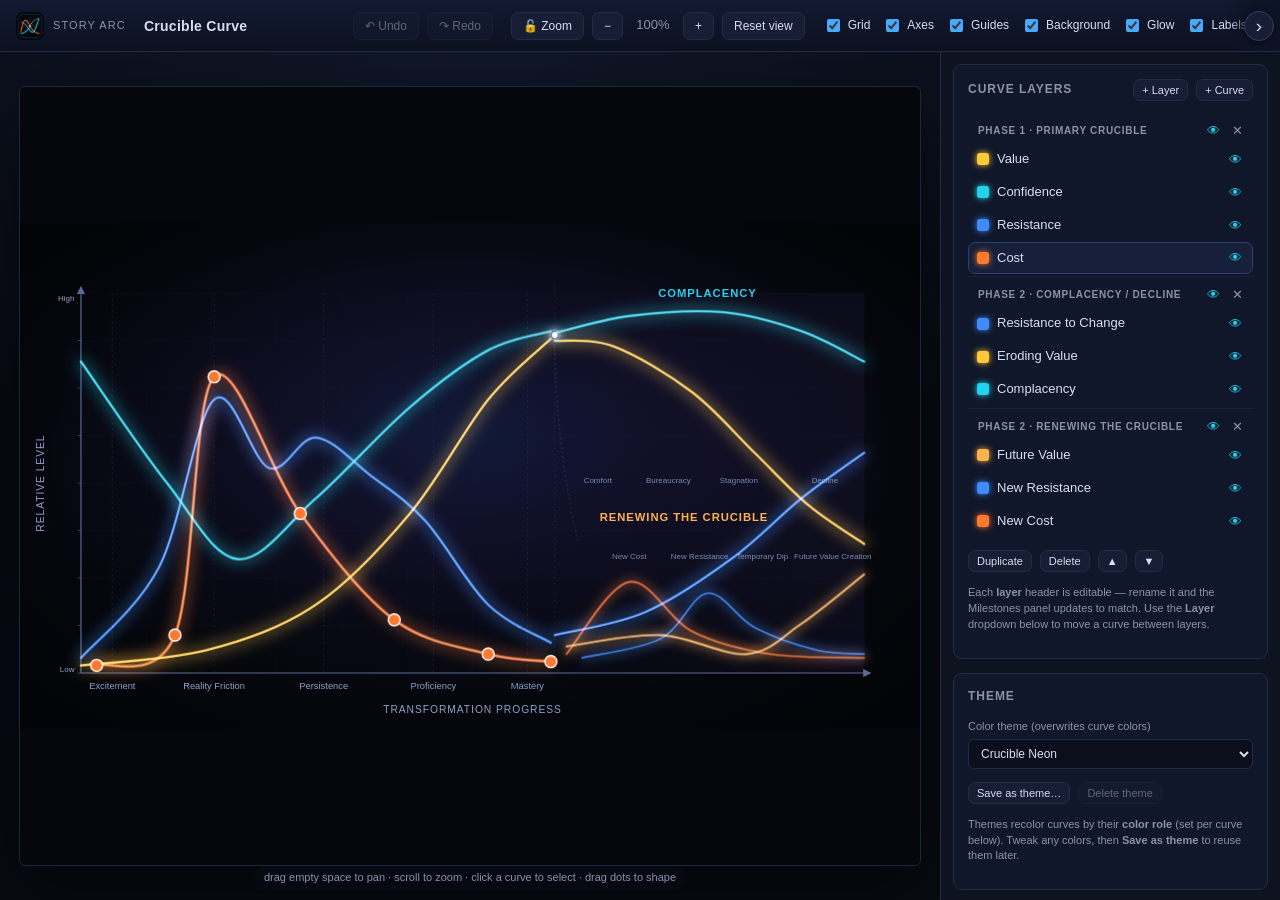
==== story-arc.html @ 908f0409 "Initial public release Story Arc — a dependency-free, SVG-first editor for composing cinematic narra" ====
<!DOCTYPE html>
<html lang="en">
<head>
<meta charset="utf-8" />
<meta name="viewport" content="width=device-width, initial-scale=1" />
<title>Story Arc</title>
<meta name="description" content="A local, SVG-first editor for composing cinematic, keynote-style narrative curves. Shape glowing Bézier curves, theme them light or dark, and export clean SVG or PNG." />
<meta name="theme-color" content="#05070d" />
<meta name="color-scheme" content="dark light" />
<!-- Social / link-preview cards. On deploy, set og:url + og:image to ABSOLUTE URLs for crawlers. -->
<meta property="og:type" content="website" />
<meta property="og:title" content="Story Arc" />
<meta property="og:description" content="Compose cinematic, keynote-style narrative curves — editable Bézier geometry, light/dark themes, clean SVG/PNG export." />
<meta property="og:image" content="assets/favicon-512.png" />
<meta name="twitter:card" content="summary" />
<meta name="twitter:title" content="Story Arc" />
<meta name="twitter:description" content="Compose cinematic, keynote-style narrative curves — editable Bézier geometry, light/dark themes, clean SVG/PNG export." />
<meta name="twitter:image" content="assets/favicon-512.png" />
<link rel="icon" type="image/png" sizes="32x32" href="assets/favicon-32.png" />
<link rel="icon" type="image/png" sizes="16x16" href="assets/favicon-16.png" />
<link rel="icon" type="image/png" sizes="192x192" href="assets/favicon-192.png" />
<link rel="apple-touch-icon" sizes="180x180" href="assets/apple-touch-icon.png" />
<link rel="manifest" href="assets/site.webmanifest" />
<link rel="stylesheet" href="styles.css" />
</head>
<body>
  <!-- ============ TOP TOOLBAR ============ -->
  <div id="toolbar-wrap">
  <header id="toolbar">
    <div class="brand">
      <img class="brand-mark" src="assets/favicon-192.png" alt="Story Arc icon" width="28" height="28" />
      <span class="brand-app">Story Arc</span>
      <input id="visual-name" class="visual-name" placeholder="Untitled visual"
             title="Name of this visual — shown here and saved with the scene JSON" />
    </div>

    <div class="toolbar-group">
      <button class="btn" data-action="undo" id="btn-undo" title="Undo (⌘Z / Ctrl+Z)" disabled>↶ Undo</button>
      <button class="btn" data-action="redo" id="btn-redo" title="Redo (⌘⇧Z / Ctrl+Y)" disabled>↷ Redo</button>
    </div>

    <div class="toolbar-group">
      <button class="btn" id="btn-zoomlock" data-action="toggle-zoomlock" title="Lock zoom so scroll/trackpad gestures don't zoom (L)">🔓</button>
      <button class="btn" data-action="zoom-out" title="Zoom out (−)">−</button>
      <span id="zoom-readout" class="readout">100%</span>
      <button class="btn" data-action="zoom-in" title="Zoom in (+)">+</button>
      <button class="btn" data-action="reset-view" title="Reset view (0)">Reset view</button>
    </div>

    <div class="toolbar-group toggles">
      <label class="chk" title="Show/hide the chart grid lines"><input type="checkbox" id="t-grid" checked /> Grid</label>
      <label class="chk" title="Show/hide the X and Y axes"><input type="checkbox" id="t-axes" checked /> Axes</label>
      <label class="chk" title="Show/hide milestone guide lines and labels"><input type="checkbox" id="t-guides" checked /> Guides</label>
      <label class="chk" title="Show/hide the dark background, ambient haze and vignette"><input type="checkbox" id="t-bg" checked /> Background</label>
      <label class="chk" title="Show/hide the soft neon glow pass on curves and labels"><input type="checkbox" id="t-glow" checked /> Glow</label>
      <label class="chk" title="Show/hide all per-curve word labels at once"><input type="checkbox" id="t-labels" checked /> Labels</label>
      <label class="chk" title="Magnetic snapping: weld an anchor onto another curve's anchor, or align to milestone x, the phase divider, other anchors, and grid lines"><input type="checkbox" id="t-snap" /> Snap</label>
      <label class="chk" title="Show only the selected curve (hide all others on the canvas)"><input type="checkbox" id="t-solo" /> Solo</label>
    </div>

    <div class="toolbar-group right">
      <button class="btn" data-action="save-scene" title="Save scene JSON">Save JSON</button>
      <button class="btn" data-action="load-scene" title="Load scene JSON">Load JSON</button>
      <button class="btn" data-action="reset-scene" title="Reload starter scene">Reset scene</button>
      <input type="file" id="file-input" accept="application/json,.json" hidden />
    </div>
  </header>
    <div class="tb-fade tb-fade-left">
      <button class="tb-scroll" data-scroll="-1" tabindex="-1" aria-label="Scroll toolbar left" title="Scroll toolbar left">‹</button>
    </div>
    <div class="tb-fade tb-fade-right">
      <button class="tb-scroll" data-scroll="1" tabindex="-1" aria-label="Scroll toolbar right" title="Scroll toolbar right">›</button>
    </div>
  </div>

  <div id="layout">
    <!-- ============ CANVAS ============ -->
    <main id="stage">
      <div id="canvas-wrap">
        <!-- SVG is built/managed by app.js -->
        <svg id="art" xmlns="http://www.w3.org/2000/svg"></svg>
      </div>
      <div id="hint">drag empty space to pan · scroll to zoom · click a curve to select · drag dots to shape</div>
    </main>

    <!-- ============ CONTROL PANEL ============ -->
    <aside id="panel">
      <!-- Layers -->
      <section class="card">
        <div class="card-head">
          <h2>Curve Layers</h2>
          <div class="row gap" style="margin:0">
            <button class="btn small" data-action="add-layer" title="Add a new layer (groups curves & milestones)">+ Layer</button>
            <button class="btn small" data-action="add-curve" title="Add a new curve to the selected curve's layer">+ Curve</button>
          </div>
        </div>
        <ul id="layer-list" class="layer-list"></ul>
        <div class="row gap">
          <button class="btn small" data-action="dup-curve" title="Duplicate the selected curve">Duplicate</button>
          <button class="btn small" data-action="del-curve" title="Delete the selected curve (Del / Backspace)">Delete</button>
          <button class="btn small" data-action="up-curve" title="Bring selected curve forward (up in draw order)">▲</button>
          <button class="btn small" data-action="down-curve" title="Send selected curve back (down in draw order)">▼</button>
        </div>
        <p class="muted tiny">Each <b>layer</b> header is editable — rename it and the Milestones panel updates to match. Use the <b>Layer</b> dropdown below to move a curve between layers.</p>
      </section>

      <!-- Theme -->
      <section class="card">
        <div class="card-head"><h2>Theme</h2></div>
        <label class="field" title="Switch the whole palette at once. Overwrites every curve color and the chart chrome (background, grid, axes, guides, labels).">
          <span>Color theme (overwrites curve colors)</span>
          <select id="theme-select" title="Switch the whole palette at once. Overwrites every curve color and the chart chrome."></select>
        </label>
        <div class="row gap">
          <button class="btn small" data-action="save-theme" title="Save the current colors as a reusable custom theme (stored in your browser)">Save as theme…</button>
          <button class="btn small" id="btn-del-theme" data-action="del-theme" title="Delete the selected custom theme (built-in themes can't be deleted)">Delete theme</button>
        </div>
        <p class="muted tiny">Themes recolor curves by their <b>color role</b> (set per curve below). Tweak any colors, then <b>Save as theme</b> to reuse them later.</p>
      </section>

      <!-- Visual Title -->
      <section class="card">
        <div class="card-head">
          <h2>Visual Title</h2>
          <label class="chk" title="Show the visual's name as a title on the chart"><input type="checkbox" id="vt-show" /> Show</label>
        </div>
        <div id="vt-controls">
          <div class="row">
            <label class="field grow" title="Title text color">
              <span>Color</span>
              <input type="color" id="vt-color" title="Title text color" />
            </label>
            <label class="field" title="Title font size (artboard px)">
              <span>Size</span>
              <input type="number" id="vt-size" min="8" max="240" step="1" title="Title font size (artboard px)" />
            </label>
          </div>
          <div class="row gap">
            <label class="chk" title="Soft glow behind the title"><input type="checkbox" id="vt-glow" /> Glow</label>
            <label class="chk" title="Bold weight"><input type="checkbox" id="vt-bold" /> Bold</label>
          </div>
          <p class="muted tiny">The title text is the <b>visual name</b> (top-left). Drag it on the canvas to position it — it obeys Snap and exports with the chart.</p>
        </div>
      </section>

      <!-- Selected curve properties -->
      <section class="card" id="props-card">
        <div class="card-head"><h2>Selected Curve</h2></div>
        <div id="props-empty" class="muted">No curve selected.</div>
        <div id="props" hidden>
          <label class="field" title="Curve display name, shown in the layers list">
            <span>Name</span>
            <input type="text" id="p-name" title="Curve display name, shown in the layers list" />
          </label>
          <div class="row">
            <label class="field grow" title="Curve stroke color. Note: applying a theme overwrites this — Save as theme to keep custom colors.">
              <span>Stroke color</span>
              <input type="color" id="p-color" title="Curve stroke color (overwritten when you apply a theme)" />
            </label>
            <label class="field" title="Curve opacity, 0 (transparent) to 1 (solid)">
              <span>Opacity</span>
              <input type="range" id="p-opacity" min="0" max="1" step="0.01" title="Curve opacity, 0–1" />
            </label>
          </div>
          <div class="row">
            <label class="field grow" title="Thickness of the curve's main stroke">
              <span>Stroke width <em id="p-width-val"></em></span>
              <input type="range" id="p-width" min="0.5" max="14" step="0.5" title="Thickness of the curve's main stroke" />
            </label>
            <label class="field grow" title="Glow blur radius behind the curve (0 = no glow)">
              <span>Glow <em id="p-glow-val"></em></span>
              <input type="range" id="p-glow" min="0" max="40" step="1" title="Glow blur radius behind the curve (0 = no glow)" />
            </label>
          </div>
          <div class="row">
            <label class="field grow" title="How the curve blends with layers beneath it. 'screen' gives the additive neon look.">
              <span>Blend mode</span>
              <select id="p-blend" title="How the curve blends with layers beneath. 'screen' = additive neon glow.">
                <option value="normal">normal</option>
                <option value="screen">screen</option>
                <option value="lighten">lighten</option>
                <option value="plus-lighter">plus-lighter</option>
                <option value="overlay">overlay</option>
              </select>
            </label>
            <label class="field grow" title="spline = control handles auto-derived from anchors (drag anchors only); bezier = drag each handle manually">
              <span>Smoothing</span>
              <select id="p-smoothing" title="spline = handles auto-derived from anchors; bezier = drag handles manually">
                <option value="spline">spline (auto handles)</option>
                <option value="bezier">bezier (manual handles)</option>
              </select>
            </label>
          </div>
          <div class="row gap">
            <label class="chk" title="Add a thin bright inner stroke over the curve for extra punch"><input type="checkbox" id="p-highlight" /> Highlight pass</label>
            <label class="chk" title="Keep each anchor's two Bézier handles symmetric (bezier mode)"><input type="checkbox" id="p-mirror" /> Mirror handles</label>
          </div>
          <div class="row">
            <label class="field grow" title="Which layer this curve belongs to; groups it in the layers list (and milestones use the same layers)">
              <span>Layer</span>
              <select id="p-group" title="Which layer this curve belongs to">
                <option value="primary">Phase 1 · Primary Crucible</option>
                <option value="decline">Phase 2 · Complacency / Decline</option>
                <option value="renewal">Phase 2 · Renewing the Crucible</option>
              </select>
            </label>
            <label class="field grow" title="Which theme color slot this curve uses. Curves sharing a role stay matched across themes (e.g. Cost & New Cost).">
              <span>Color role</span>
              <select id="p-role" title="Theme color slot; curves sharing a role stay matched across themes">
                <option value="cost">Cost (orange)</option>
                <option value="resistance">Resistance (blue)</option>
                <option value="confidence">Confidence (cyan)</option>
                <option value="value">Value (gold)</option>
                <option value="accent">Accent (violet)</option>
              </select>
            </label>
          </div>
          <div class="row gap">
            <button class="btn small" data-action="add-anchor" title="Add an anchor point at the curve's longest gap">+ Anchor</button>
            <button class="btn small" data-action="del-anchor" title="Remove the curve's last anchor point">− Anchor</button>
            <span class="muted" id="anchor-readout"></span>
          </div>
          <div class="field" title="Regenerate this curve's Bézier handles with a preset 'feel'">
            <span>Easing preset (regenerates handles)</span>
            <select id="p-easing" title="Regenerate Bézier handles with a preset feel">
              <option value="">— choose —</option>
              <option value="linear">linear</option>
              <option value="smooth">smooth</option>
              <option value="easeInOut">ease in-out</option>
              <option value="dramatic">dramatic</option>
            </select>
          </div>

          <div class="sub-head">
            <span>Labels</span>
            <button class="btn small" data-action="add-label" title="Add a text label on this curve (styled in the curve's color)">+ Word</button>
          </div>
          <ul id="label-list" class="label-list"></ul>
          <p class="muted tiny">Labels use the curve's color &amp; glow. Drag the square handle on the canvas to reposition.</p>
        </div>
      </section>

      <!-- Branch -->
      <section class="card" id="branch-card">
        <div class="card-head">
          <h2>Branch</h2>
          <label class="chk" title="Turn the whole Branch feature on or off"><input type="checkbox" id="r-enabled" checked /> Enabled</label>
        </div>
        <div id="branch-controls">
          <div class="row gap">
            <label class="chk" title="Show the dashed line marking where one layer hands off to the next"><input type="checkbox" id="r-divider" checked /> Divider</label>
            <label class="chk" title="Tint the area past the split so the second act reads distinctly"><input type="checkbox" id="r-tint" checked /> Tint</label>
            <label class="chk" title="Show the glowing fork node at the handoff point"><input type="checkbox" id="r-branch" checked /> Node</label>
          </div>
          <div class="row">
            <label class="field" title="Normalized x (0–1) of the handoff; positions the divider and branch node"><span>Split x</span><input type="number" id="r-branchx" min="0" max="1" step="0.01" title="Normalized x (0–1) of the split / divider" /></label>
            <label class="field" title="Normalized height (0–1) of the branch node"><span>Node y</span><input type="number" id="r-branchy" min="0" max="1" step="0.01" title="Normalized height (0–1) of the branch node" /></label>
          </div>
        </div>
        <p class="muted tiny" id="branch-note">A branch marks a handoff where the story forks into separate tracks — the node, divider and tint highlight where one layer gives way to the next. Needs at least two layers; with a single layer it's off and curves span the whole canvas.</p>
      </section>

      <!-- Milestones -->
      <section class="card">
        <div class="card-head">
          <h2>Milestones</h2>
          <button class="btn small" data-action="add-milestone" title="Add a milestone marker on the x-axis">+ Add</button>
        </div>
        <ul id="milestone-list" class="milestone-list"></ul>
      </section>

      <!-- Export -->
      <section class="card">
        <div class="card-head"><h2>Export</h2></div>
        <div class="export-grid">
          <button class="btn export" data-action="export-svg-clean" title="Export curves + labels only, transparent (no grid/axes/background)">SVG · clean</button>
          <button class="btn export" data-action="export-svg-pres" title="Export the full styled slide (background, grid, axes, guides, glow) as SVG">SVG · presentation</button>
          <button class="btn export" data-action="export-png-trans" title="Export curves + labels only as a transparent PNG (needs a local server, not file://)">PNG · transparent</button>
          <button class="btn export" data-action="export-png-full" title="Export the full dark slide as a PNG (needs a local server, not file://)">PNG · full slide</button>
        </div>
        <label class="field" title="PNG output resolution = artboard size × this multiplier (2× of 1920×1080 = 3840×2160)">
          <span>PNG scale <em id="png-scale-val">2×</em></span>
          <input type="range" id="png-scale" min="1" max="4" step="1" value="2" title="PNG resolution multiplier (artboard size × this)" />
        </label>
      </section>

      <!-- Axes & Scale -->
      <section class="card">
        <div class="card-head">
          <h2>Axes &amp; Scale</h2>
          <label class="chk" title="Show Y-axis tick marks and the Low/High scale labels"><input type="checkbox" id="ax-ticks" checked /> Ticks</label>
        </div>
        <label class="field" title="X-axis title (the horizontal axis)">
          <span>X-axis title</span>
          <input type="text" id="ax-x" title="X-axis title" />
        </label>
        <label class="field" title="Y-axis title (the vertical axis)">
          <span>Y-axis title</span>
          <input type="text" id="ax-y" title="Y-axis title" />
        </label>
        <div class="row">
          <label class="field grow" title="Label at the bottom of the Y axis (the low end of the scale)">
            <span>Y low label</span>
            <input type="text" id="ax-ylow" title="Bottom-of-axis scale label" />
          </label>
          <label class="field grow" title="Label at the top of the Y axis (the high end of the scale)">
            <span>Y high label</span>
            <input type="text" id="ax-yhigh" title="Top-of-axis scale label" />
          </label>
        </div>
        <p class="muted tiny">The Y axis is a relative 0–1 scale; the Low/High labels (and ticks) tell readers what the height means.</p>
      </section>

      <section class="card">
        <div class="card-head"><h2>Artboard</h2></div>
        <div class="row">
          <label class="field" title="Artboard width in pixels (default 1920). Changing it rebuilds the view."><span>Width</span><input type="number" id="ab-w" title="Artboard width in pixels (default 1920)" /></label>
          <label class="field" title="Artboard height in pixels (default 1080). Changing it rebuilds the view."><span>Height</span><input type="number" id="ab-h" title="Artboard height in pixels (default 1080)" /></label>
        </div>
        <p class="muted tiny">Edit <code>DEFAULT_SCENE</code> / <code>scene-default.json</code> for permanent defaults. See README.</p>
      </section>
    </aside>
  </div>

  <div id="mobile-note">↻ Story Arc is built for a larger screen — best on desktop. Editing works on touch, but the layout is cramped here.</div>

  <script src="app.js"></script>
</body>
</html>
---- styles.css ----
/* ============================================================
   Story Arc — UI styling
   The editor chrome (toolbar/panel) is intentionally separate
   from the artboard aesthetic, which is driven by SVG itself.
   ============================================================ */

:root {
  --bg:        #0a0d16;
  --bg-2:      #0e1320;
  --panel:     #11172a;
  --panel-2:   #161d34;
  --line:      #232c47;
  --text:      #d6deef;
  --text-dim:  #8a93ad;
  --accent:    #4aa8ff;
  --accent-2:  #22d3ee;
  --danger:    #ff6b5e;
  --radius:    9px;
}

* { box-sizing: border-box; }

html, body {
  margin: 0;
  height: 100%;
  background: var(--bg);
  color: var(--text);
  font: 13px/1.45 -apple-system, BlinkMacSystemFont, "Segoe UI", Roboto, Helvetica, Arial, sans-serif;
  overflow: hidden;
}

/* ---------- Toolbar ---------- */
#toolbar-wrap { position: relative; }
#toolbar {
  display: flex;
  align-items: center;
  gap: 18px;
  height: 52px;
  padding: 0 16px;
  background: linear-gradient(180deg, #121931, #0c1120);
  border-bottom: 1px solid var(--line);
  flex-wrap: nowrap;
  overflow-x: auto;
  scrollbar-width: none;            /* hide the scrollbar; the fades convey scrollability */
}
#toolbar::-webkit-scrollbar { height: 0; }

/* Edge fade + scroll BUTTON: shown only when there's more to scroll that way. */
.tb-fade {
  position: absolute; top: 0; bottom: 1px; width: 52px;
  display: flex; align-items: center;
  pointer-events: none;            /* the gradient never blocks clicks… */
  opacity: 0; visibility: hidden; transition: opacity .15s ease;
  z-index: 5;
}
.tb-fade-left  { left: 0;  justify-content: flex-start; padding-left: 6px;  background: linear-gradient(90deg,  #0e1428 45%, rgba(14,20,40,0)); }
.tb-fade-right { right: 0; justify-content: flex-end;   padding-right: 6px; background: linear-gradient(270deg, #0e1428 45%, rgba(14,20,40,0)); }
#toolbar-wrap.can-left  .tb-fade-left  { opacity: 1; visibility: visible; }
#toolbar-wrap.can-right .tb-fade-right { opacity: 1; visibility: visible; }

.tb-scroll {
  pointer-events: auto;            /* …but the small round button is clickable */
  width: 30px; height: 30px;
  display: flex; align-items: center; justify-content: center;
  border-radius: 50%;
  border: 1px solid #33406a;
  background: var(--panel-2);
  color: var(--text);
  font-size: 19px; line-height: 1; padding-bottom: 2px;
  cursor: pointer;
  box-shadow: 0 2px 10px rgba(0,0,0,.5);
  transition: background .12s, border-color .12s, transform .08s;
}
.tb-scroll:hover { background: var(--accent); border-color: var(--accent); color: #fff; }
.tb-scroll:active { transform: scale(.92); }
.brand { display: flex; align-items: center; gap: 9px; white-space: nowrap; }
.brand-mark { width: 28px; height: 28px; border-radius: 7px; display: block; flex: 0 0 auto; }
.brand-app { color: var(--text-dim); font-size: 11px; text-transform: uppercase; letter-spacing: .1em; }
.visual-name {
  background: transparent;
  border: 1px solid transparent;
  border-radius: 6px;
  color: var(--text);
  font-weight: 700;
  font-size: 14px;
  letter-spacing: .02em;
  padding: 4px 8px;
  width: 200px;
  transition: border-color .12s, background .12s;
}
.visual-name::placeholder { color: var(--text-dim); font-weight: 400; font-style: italic; }
.visual-name:hover { border-color: var(--line); }
.visual-name:focus { outline: none; border-color: var(--accent); background: #0b0f1c; }

.btn.active { background: #233a5e; border-color: var(--accent); color: #cfe3ff; }
/* zoom-lock: clearly different when LOCKED (amber) vs free (neutral) */
.btn.zoomlocked { background: #5a3d0a; border-color: #d99a1c; color: #ffd680; font-weight: 700; }
.btn.zoomlocked:hover { background: #6b4a0e; border-color: #ffb52e; }

.toolbar-group { display: flex; align-items: center; gap: 8px; white-space: nowrap; }
.toolbar-group.right { margin-left: auto; }
.toggles { gap: 12px; }
.readout { min-width: 44px; text-align: center; color: var(--text-dim); }

/* ---------- Layout ---------- */
#layout { display: flex; height: calc(100% - 52px); }
#stage {
  position: relative;
  flex: 1 1 auto;
  min-width: 0;
  display: flex;
  align-items: center;
  justify-content: center;
  background:
    radial-gradient(1200px 600px at 50% 0%, #11182b 0%, #080b13 70%);
  overflow: hidden;
}
#canvas-wrap {
  width: 96%;
  height: 92%;
  display: flex;
  align-items: center;
  justify-content: center;
}
#art {
  width: 100%;
  height: 100%;
  border: 1px solid #1d2640;
  border-radius: 6px;
  box-shadow: 0 24px 80px rgba(0,0,0,.6);
  cursor: grab;
  touch-action: none;
  background: #05070d;
}
#art.panning { cursor: grabbing; }
#hint {
  position: absolute;
  bottom: 10px; left: 50%; transform: translateX(-50%);
  color: var(--text-dim);
  font-size: 11px;
  background: rgba(8,11,20,.7);
  padding: 4px 10px;
  border-radius: 20px;
  pointer-events: none;
}

/* ---------- Panel ---------- */
#panel {
  width: 340px;
  flex: 0 0 340px;
  background: var(--bg-2);
  border-left: 1px solid var(--line);
  padding: 12px;
  overflow-y: auto;
}
.card {
  background: var(--panel);
  border: 1px solid var(--line);
  border-radius: var(--radius);
  padding: 14px;
  margin-bottom: 14px;
}
.card-head { display: flex; align-items: center; justify-content: space-between; margin-bottom: 12px; gap: 8px; }
.card h2 { font-size: 12px; text-transform: uppercase; letter-spacing: .08em; color: var(--text-dim); margin: 0; }
/* Consistent vertical rhythm: put a gap BETWEEN successive control groups
   (rows, fields, lists, notes) inside each card / sub-section, but not before
   the first one. This keeps it obvious what belongs to what. */
.card > * + *,
#props > * + *,
#branch-controls > * + *,
#vt-controls > * + * { margin-top: 13px; }

/* ---------- Controls ---------- */
.btn {
  background: var(--panel-2);
  color: var(--text);
  border: 1px solid var(--line);
  border-radius: 7px;
  padding: 6px 11px;
  font-size: 12px;
  cursor: pointer;
  transition: background .12s, border-color .12s;
}
.btn:hover { background: #1d2742; border-color: #33406a; }
.btn:active { transform: translateY(1px); }
.btn:disabled { opacity: .4; cursor: default; pointer-events: none; }
.btn.small { padding: 4px 8px; font-size: 11px; }
.btn.export { width: 100%; }

.row { display: flex; gap: 10px; align-items: flex-end; }
.row.gap { gap: 8px; align-items: center; flex-wrap: wrap; }
.grow { flex: 1 1 auto; }

/* fields inside a row don't add their own vertical margin (the row owns spacing) */
.field { display: flex; flex-direction: column; gap: 4px; flex: 1 1 auto; min-width: 0; }
.field > span { font-size: 11px; color: var(--text-dim); white-space: nowrap; overflow: hidden; text-overflow: ellipsis; }
.field em { color: var(--accent-2); font-style: normal; }
.field input[type="text"], .field input[type="number"], .field select {
  background: #0b0f1c;
  border: 1px solid var(--line);
  border-radius: 6px;
  color: var(--text);
  padding: 6px 8px;
  font-size: 12px;
  width: 100%;
  min-width: 0;
  box-sizing: border-box;
}
.field input[type="color"] { width: 100%; height: 30px; padding: 2px; background: #0b0f1c; border: 1px solid var(--line); border-radius: 6px; }
input[type="range"] { width: 100%; accent-color: var(--accent); }

.chk { display: flex; align-items: center; gap: 5px; font-size: 12px; color: var(--text); cursor: pointer; white-space: nowrap; }
.chk input { accent-color: var(--accent); }

.muted { color: var(--text-dim); }
.tiny { font-size: 11px; }
.muted code { background: #0b0f1c; padding: 1px 5px; border-radius: 4px; color: var(--accent-2); }

/* ---------- Layer list ---------- */
.layer-list, .milestone-list { list-style: none; margin: 0; padding: 0; }
.layer-item {
  display: flex;
  align-items: center;
  gap: 8px;
  padding: 6px 8px;
  border: 1px solid transparent;
  border-radius: 7px;
  cursor: pointer;
}
.layer-item:hover { background: var(--panel-2); }
.layer-item.selected { background: #16203a; border-color: #2f3f6b; }
.layer-swatch { width: 12px; height: 12px; border-radius: 3px; flex: 0 0 auto; box-shadow: 0 0 6px currentColor; }
.layer-name { flex: 1 1 auto; overflow: hidden; text-overflow: ellipsis; white-space: nowrap; }
.layer-vis { background: none; border: none; color: var(--text-dim); cursor: pointer; font-size: 13px; padding: 0 2px; }
.layer-vis.on { color: var(--accent-2); }

.layer-group-head, .ms-group-head {
  display: flex; align-items: center; justify-content: space-between; gap: 4px;
  font-size: 10px; text-transform: uppercase; letter-spacing: .07em;
  color: var(--text-dim);
  padding: 9px 4px 4px;
  border-top: 1px solid #1a2238;
  margin-top: 2px;
}
.layer-group-head:first-child, .ms-group-head:first-child { border-top: none; margin-top: 0; }

/* editable layer name in the header */
.layer-name-input {
  flex: 1 1 auto; min-width: 0;
  background: transparent; border: 1px solid transparent; border-radius: 5px;
  color: var(--text-dim);
  font-size: 10px; text-transform: uppercase; letter-spacing: .07em; font-weight: 700;
  padding: 2px 5px;
}
.layer-name-input:hover { border-color: var(--line); }
.layer-name-input:focus { outline: none; border-color: var(--accent); background: #0b0f1c; color: var(--text); text-transform: none; letter-spacing: 0; }

/* ---------- Milestone list (single compact line) ---------- */
.ms-item { display: flex; align-items: center; gap: 4px; padding: 5px 0; border-bottom: 1px solid #161d31; }
.ms-item:last-child { border-bottom: none; }
.ms-item input[type="text"] { flex: 1 1 auto; background: #0b0f1c; border: 1px solid var(--line); border-radius: 5px; color: var(--text); padding: 4px 6px; font-size: 12px; min-width: 0; }
.ms-item input[type="number"] { width: 44px; flex: 0 0 auto; background: #0b0f1c; border: 1px solid var(--line); border-radius: 5px; color: var(--text); padding: 4px 3px; font-size: 11px; }
.ms-item .layer-vis { flex: 0 0 auto; font-size: 12px; }
.ms-del { background: none; border: none; color: var(--text-dim); cursor: pointer; }
.ms-del:hover { color: var(--danger); }

.export-grid { display: grid; grid-template-columns: 1fr 1fr; gap: 8px; margin-bottom: 10px; }

/* ---------- per-curve labels ---------- */
.sub-head {
  display: flex; align-items: center; justify-content: space-between;
  margin: 12px 0 6px;
  font-size: 11px; text-transform: uppercase; letter-spacing: .06em; color: var(--text-dim);
  border-top: 1px solid #1a2238; padding-top: 10px;
}
.label-list { list-style: none; margin: 0; padding: 0; }
.label-item { padding: 6px 0; border-bottom: 1px solid #161d31; }
.label-item:last-child { border-bottom: none; }
.label-row { display: flex; align-items: center; gap: 6px; margin-top: 4px; }
.label-row input[type="text"] { flex: 1 1 auto; min-width: 0; background: #0b0f1c; border: 1px solid var(--line); border-radius: 5px; color: var(--text); padding: 5px 7px; font-size: 12px; }
.label-row input[type="number"] { width: 50px; flex: 0 0 auto; background: #0b0f1c; border: 1px solid var(--line); border-radius: 5px; color: var(--text); padding: 4px 4px; font-size: 11px; }
.label-row .chk { font-size: 11px; }

/* invisible milestone-label grab box: shows a faint outline on hover */
#overlay rect.ov-mslabel { stroke: transparent; }
#overlay rect.ov-mslabel:hover { stroke: #9fb4e8; stroke-width: 1.4px; stroke-dasharray: 4 3; }

/* ---------- file:// environment notice ---------- */
#env-notice {
  position: fixed;
  left: 50%; bottom: 16px; transform: translateX(-50%);
  max-width: 760px;
  display: flex; align-items: center; gap: 10px; flex-wrap: wrap;
  background: #2a2410;
  border: 1px solid #6b5a1e;
  color: #ffe6a8;
  padding: 9px 14px;
  border-radius: 9px;
  font-size: 12px;
  box-shadow: 0 10px 40px rgba(0,0,0,.5);
  z-index: 1000;
}
#env-notice code { background: rgba(0,0,0,.35); padding: 1px 5px; border-radius: 4px; color: #ffd27a; }
#env-notice button {
  margin-left: auto;
  background: #6b5a1e; color: #fff; border: none;
  border-radius: 6px; padding: 4px 10px; cursor: pointer; font-size: 11px;
}
#env-notice button:hover { background: #84711f; }

/* ---------- Mobile note + responsive stacking ---------- */
#mobile-note {
  display: none;
  position: fixed; left: 8px; right: 8px; bottom: 8px;
  background: #1c2238; border: 1px solid var(--line); color: var(--text-dim);
  font-size: 12px; line-height: 1.35; padding: 8px 12px; border-radius: 8px;
  box-shadow: 0 8px 30px rgba(0,0,0,.5); z-index: 1000;
}

/* On narrow screens the fixed two-pane layout doesn't fit; stack it and let the
   page scroll so the tool stays usable (touch dragging works via Pointer Events). */
@media (max-width: 820px) {
  html, body { overflow: auto; height: auto; }
  #layout { flex-direction: column; height: auto; }
  #stage { flex: none; min-height: 56vh; }
  #canvas-wrap { width: 100%; height: 100%; padding: 8px; }
  #panel { width: auto; flex-basis: auto; border-left: none; border-top: 1px solid var(--line); }
  #mobile-note { display: block; }
  #hint { display: none; }
}
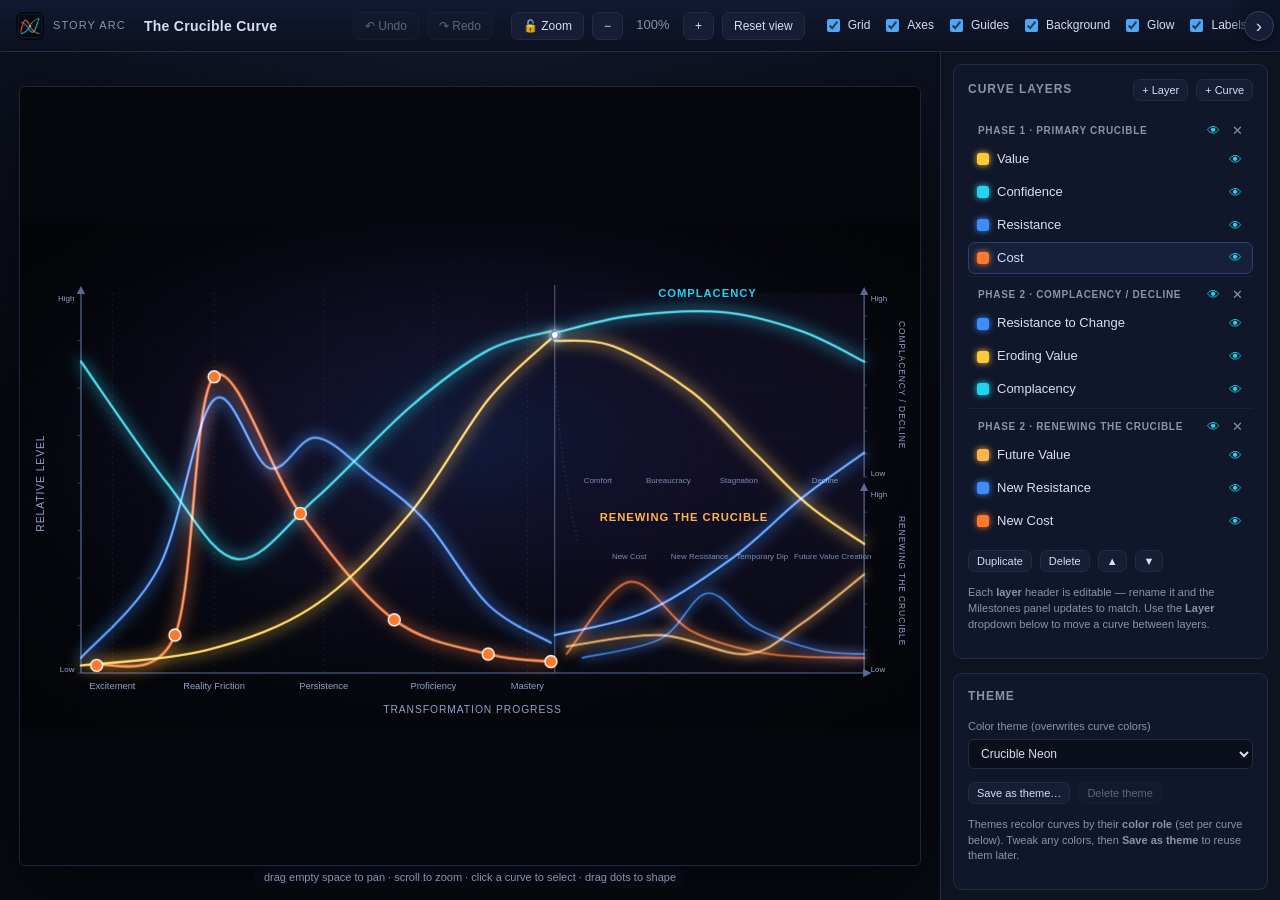
==== commit 931bf673: "QOL editing: in-place text edit, Esc deselect, layer/milestone moves, band titles - Double-click any" ====
--- a/story-arc.html
+++ b/story-arc.html
@@ -256,6 +256,7 @@
             <label class="field" title="Normalized x (0–1) of the handoff; positions the divider and branch node"><span>Split x</span><input type="number" id="r-branchx" min="0" max="1" step="0.01" title="Normalized x (0–1) of the split / divider" /></label>
             <label class="field" title="Normalized height (0–1) of the branch node"><span>Node y</span><input type="number" id="r-branchy" min="0" max="1" step="0.01" title="Normalized height (0–1) of the branch node" /></label>
           </div>
+          <div id="band-axis-controls" class="band-axis-controls"></div>
         </div>
         <p class="muted tiny" id="branch-note">A branch marks a handoff where the story forks into separate tracks — the node, divider and tint highlight where one layer gives way to the next. Needs at least two layers; with a single layer it's off and curves span the whole canvas.</p>
       </section>
--- a/styles.css
+++ b/styles.css
@@ -256,13 +256,32 @@
 .layer-name-input:focus { outline: none; border-color: var(--accent); background: #0b0f1c; color: var(--text); text-transform: none; letter-spacing: 0; }
 
 /* ---------- Milestone list (single compact line) ---------- */
-.ms-item { display: flex; align-items: center; gap: 4px; padding: 5px 0; border-bottom: 1px solid #161d31; }
+.ms-item { display: flex; align-items: center; flex-wrap: wrap; gap: 4px; padding: 5px 0; border-bottom: 1px solid #161d31; }
 .ms-item:last-child { border-bottom: none; }
-.ms-item input[type="text"] { flex: 1 1 auto; background: #0b0f1c; border: 1px solid var(--line); border-radius: 5px; color: var(--text); padding: 4px 6px; font-size: 12px; min-width: 0; }
+.ms-item input[type="text"] { flex: 1 1 90px; background: #0b0f1c; border: 1px solid var(--line); border-radius: 5px; color: var(--text); padding: 4px 6px; font-size: 12px; min-width: 0; }
 .ms-item input[type="number"] { width: 44px; flex: 0 0 auto; background: #0b0f1c; border: 1px solid var(--line); border-radius: 5px; color: var(--text); padding: 4px 3px; font-size: 11px; }
 .ms-item .layer-vis { flex: 0 0 auto; font-size: 12px; }
+.ms-group { flex: 0 1 auto; max-width: 112px; background: #0b0f1c; border: 1px solid var(--line); border-radius: 5px; color: var(--text); padding: 3px 4px; font-size: 11px; }
+.ms-move { flex: 0 0 auto; background: none; border: none; color: var(--text-dim); cursor: pointer; font-size: 11px; padding: 0 1px; }
+.ms-move:hover { color: var(--accent-2); }
 .ms-del { background: none; border: none; color: var(--text-dim); cursor: pointer; }
 .ms-del:hover { color: var(--danger); }
+
+/* Phase-2 layer band axis-title controls (Branch panel) */
+.band-axis-controls { margin-top: 10px; display: flex; flex-direction: column; gap: 5px; }
+.band-axis-controls .field-label { font-size: 11px; text-transform: uppercase; letter-spacing: .06em; color: var(--text-dim); }
+.band-axis-row { display: flex; align-items: center; gap: 6px; }
+.band-axis-row input[type="text"] { flex: 1 1 auto; min-width: 0; background: #0b0f1c; border: 1px solid var(--line); border-radius: 5px; color: var(--text); padding: 4px 6px; font-size: 12px; }
+
+/* In-place on-canvas text editor (double-click a label / milestone / title) */
+.canvas-text-edit {
+  position: fixed; z-index: 9999; box-sizing: border-box;
+  background: #0b0f1c; color: #fff;
+  border: 1.5px solid var(--accent); border-radius: 5px;
+  padding: 2px 6px; font-size: 14px; font-family: Helvetica, Arial, sans-serif;
+  text-align: center; box-shadow: 0 4px 18px rgba(0,0,0,.5);
+}
+.canvas-text-edit:focus { outline: none; }
 
 .export-grid { display: grid; grid-template-columns: 1fr 1fr; gap: 8px; margin-bottom: 10px; }
 
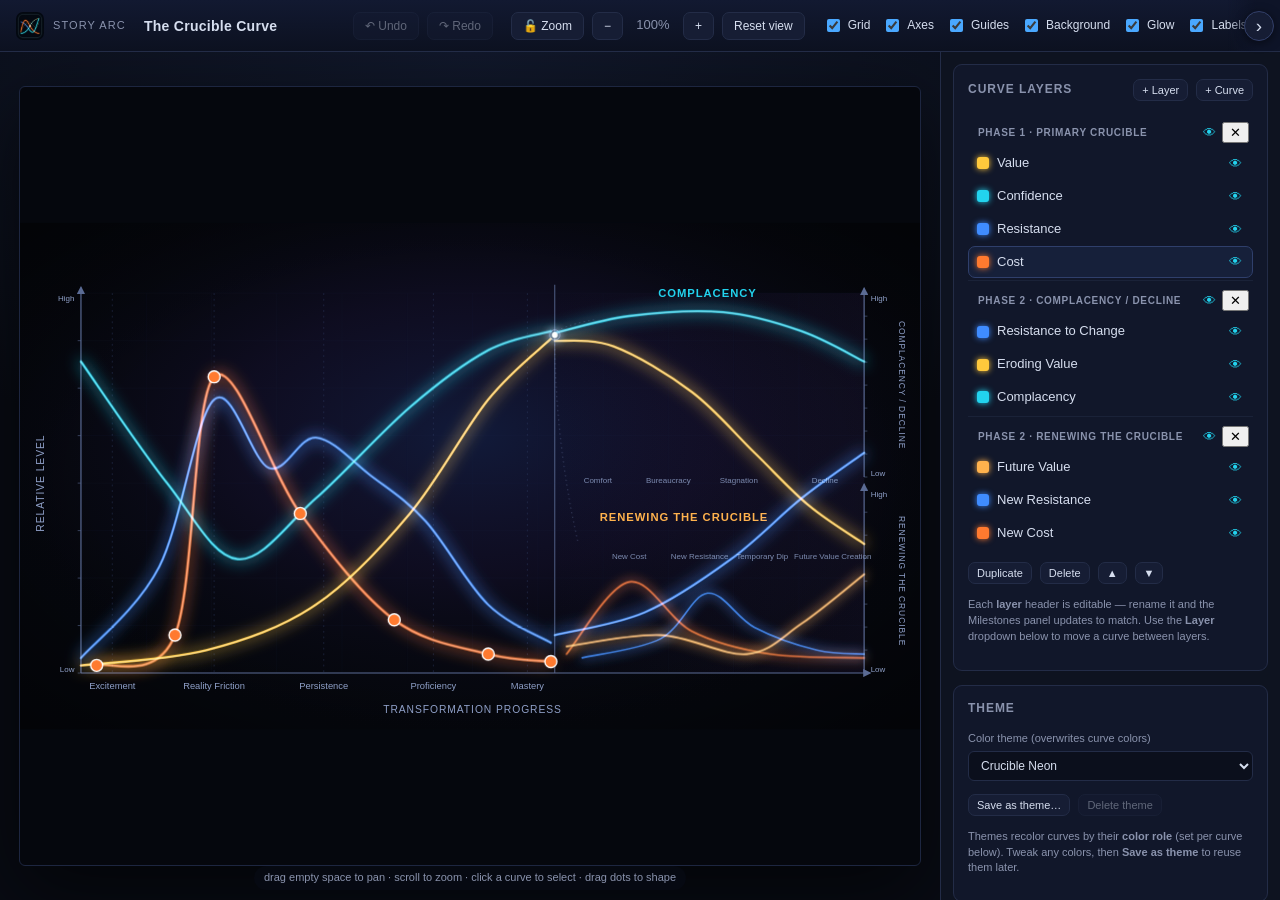
==== commit ac66362a: "Simplify Milestones panel to match Curve Layers UX Replace the cluttered two-line milestone rows (pe" ====
--- a/story-arc.html
+++ b/story-arc.html
@@ -268,6 +268,12 @@
           <button class="btn small" data-action="add-milestone" title="Add a milestone marker on the x-axis">+ Add</button>
         </div>
         <ul id="milestone-list" class="milestone-list"></ul>
+        <div class="row gap">
+          <button class="btn small" data-action="ms-up" title="Move the selected milestone up (crosses into the layer above at the top)" disabled>▲</button>
+          <button class="btn small" data-action="ms-down" title="Move the selected milestone down (crosses into the layer below at the bottom)" disabled>▼</button>
+          <button class="btn small" data-action="ms-del" title="Delete the selected milestone" disabled>Delete</button>
+        </div>
+        <p class="muted tiny">Click a milestone to select it, then use <b>▲ ▼</b> to reorder it — crossing into the next layer at a boundary — or <b>Delete</b> to remove it.</p>
       </section>
 
       <!-- Export -->
--- a/styles.css
+++ b/styles.css
@@ -256,16 +256,12 @@
 .layer-name-input:focus { outline: none; border-color: var(--accent); background: #0b0f1c; color: var(--text); text-transform: none; letter-spacing: 0; }
 
 /* ---------- Milestone list (single compact line) ---------- */
-.ms-item { display: flex; align-items: center; flex-wrap: wrap; gap: 4px; padding: 5px 0; border-bottom: 1px solid #161d31; }
-.ms-item:last-child { border-bottom: none; }
-.ms-item input[type="text"] { flex: 1 1 90px; background: #0b0f1c; border: 1px solid var(--line); border-radius: 5px; color: var(--text); padding: 4px 6px; font-size: 12px; min-width: 0; }
+.ms-item { display: flex; align-items: center; gap: 4px; padding: 4px 5px; border: 1px solid transparent; border-radius: 7px; cursor: pointer; }
+.ms-item:hover { background: var(--panel-2); }
+.ms-item.selected { background: #16203a; border-color: #2f3f6b; }
+.ms-item input[type="text"] { flex: 1 1 auto; background: #0b0f1c; border: 1px solid var(--line); border-radius: 5px; color: var(--text); padding: 4px 6px; font-size: 12px; min-width: 0; }
 .ms-item input[type="number"] { width: 44px; flex: 0 0 auto; background: #0b0f1c; border: 1px solid var(--line); border-radius: 5px; color: var(--text); padding: 4px 3px; font-size: 11px; }
 .ms-item .layer-vis { flex: 0 0 auto; font-size: 12px; }
-.ms-group { flex: 0 1 auto; max-width: 112px; background: #0b0f1c; border: 1px solid var(--line); border-radius: 5px; color: var(--text); padding: 3px 4px; font-size: 11px; }
-.ms-move { flex: 0 0 auto; background: none; border: none; color: var(--text-dim); cursor: pointer; font-size: 11px; padding: 0 1px; }
-.ms-move:hover { color: var(--accent-2); }
-.ms-del { background: none; border: none; color: var(--text-dim); cursor: pointer; }
-.ms-del:hover { color: var(--danger); }
 
 /* Phase-2 layer band axis-title controls (Branch panel) */
 .band-axis-controls { margin-top: 10px; display: flex; flex-direction: column; gap: 5px; }
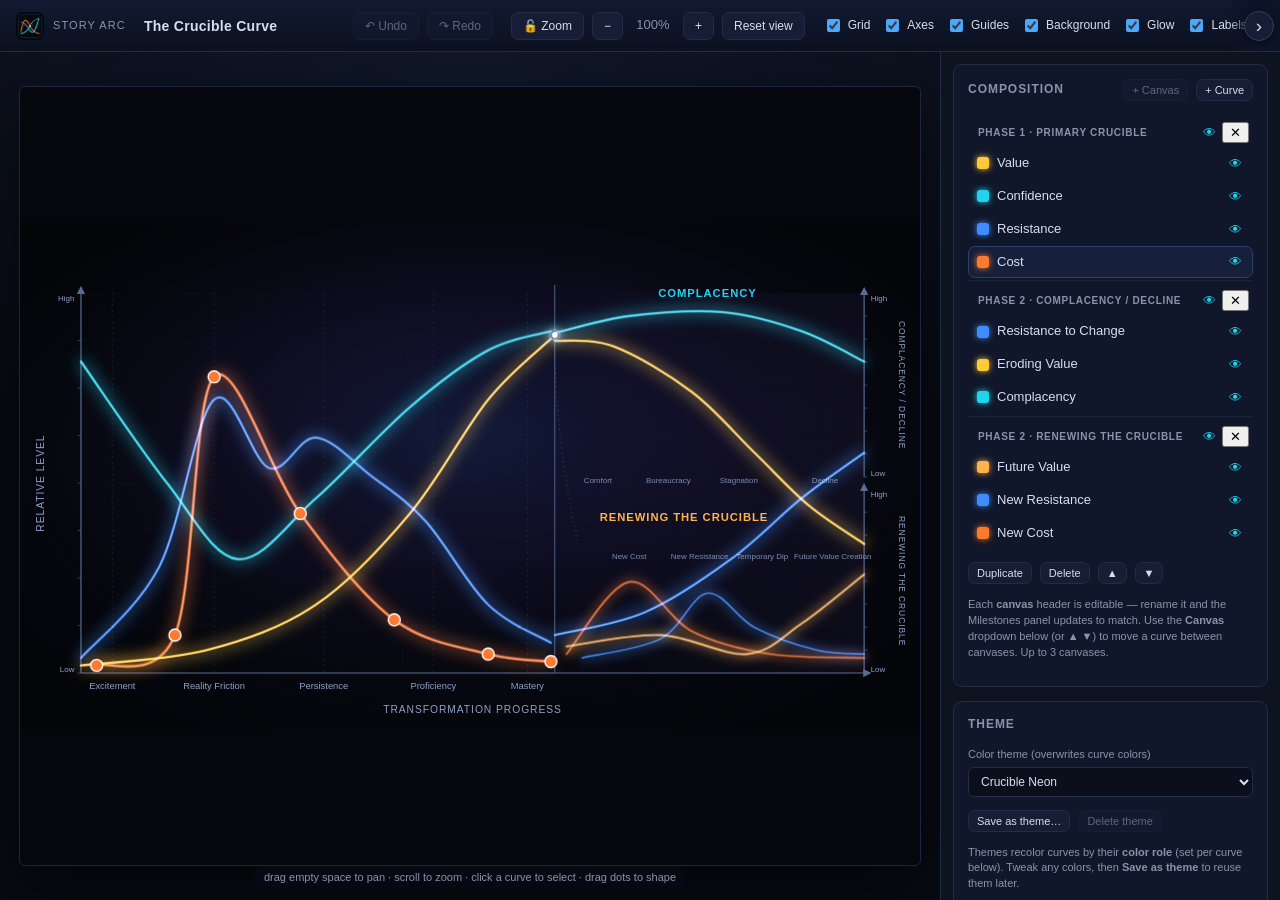
==== commit 6e2f8502: "Rename "Layer(s)" → "Canvas(es)", retitle panel "Composition", cap at 3 Terminology refactor across " ====
--- a/story-arc.html
+++ b/story-arc.html
@@ -85,23 +85,23 @@
 
     <!-- ============ CONTROL PANEL ============ -->
     <aside id="panel">
-      <!-- Layers -->
-      <section class="card">
-        <div class="card-head">
-          <h2>Curve Layers</h2>
+      <!-- Composition -->
+      <section class="card">
+        <div class="card-head">
+          <h2>Composition</h2>
           <div class="row gap" style="margin:0">
-            <button class="btn small" data-action="add-layer" title="Add a new layer (groups curves & milestones)">+ Layer</button>
-            <button class="btn small" data-action="add-curve" title="Add a new curve to the selected curve's layer">+ Curve</button>
+            <button class="btn small" data-action="add-canvas" title="Add a new canvas (groups curves & milestones; up to 3)">+ Canvas</button>
+            <button class="btn small" data-action="add-curve" title="Add a new curve to the selected curve's canvas">+ Curve</button>
           </div>
         </div>
         <ul id="layer-list" class="layer-list"></ul>
         <div class="row gap">
           <button class="btn small" data-action="dup-curve" title="Duplicate the selected curve">Duplicate</button>
           <button class="btn small" data-action="del-curve" title="Delete the selected curve (Del / Backspace)">Delete</button>
-          <button class="btn small" data-action="up-curve" title="Bring selected curve forward (up in draw order)">▲</button>
-          <button class="btn small" data-action="down-curve" title="Send selected curve back (down in draw order)">▼</button>
-        </div>
-        <p class="muted tiny">Each <b>layer</b> header is editable — rename it and the Milestones panel updates to match. Use the <b>Layer</b> dropdown below to move a curve between layers.</p>
+          <button class="btn small" data-action="up-curve" title="Move selected curve up (crosses into the canvas above at the top)">▲</button>
+          <button class="btn small" data-action="down-curve" title="Move selected curve down (crosses into the canvas below at the bottom)">▼</button>
+        </div>
+        <p class="muted tiny">Each <b>canvas</b> header is editable — rename it and the Milestones panel updates to match. Use the <b>Canvas</b> dropdown below (or ▲ ▼) to move a curve between canvases. Up to 3 canvases.</p>
       </section>
 
       <!-- Theme -->
@@ -148,9 +148,9 @@
         <div class="card-head"><h2>Selected Curve</h2></div>
         <div id="props-empty" class="muted">No curve selected.</div>
         <div id="props" hidden>
-          <label class="field" title="Curve display name, shown in the layers list">
+          <label class="field" title="Curve display name, shown in the Composition list">
             <span>Name</span>
-            <input type="text" id="p-name" title="Curve display name, shown in the layers list" />
+            <input type="text" id="p-name" title="Curve display name, shown in the Composition list" />
           </label>
           <div class="row">
             <label class="field grow" title="Curve stroke color. Note: applying a theme overwrites this — Save as theme to keep custom colors.">
@@ -173,9 +173,9 @@
             </label>
           </div>
           <div class="row">
-            <label class="field grow" title="How the curve blends with layers beneath it. 'screen' gives the additive neon look.">
+            <label class="field grow" title="How the curve blends with content beneath it. 'screen' gives the additive neon look.">
               <span>Blend mode</span>
-              <select id="p-blend" title="How the curve blends with layers beneath. 'screen' = additive neon glow.">
+              <select id="p-blend" title="How the curve blends with content beneath. 'screen' = additive neon glow.">
                 <option value="normal">normal</option>
                 <option value="screen">screen</option>
                 <option value="lighten">lighten</option>
@@ -196,9 +196,9 @@
             <label class="chk" title="Keep each anchor's two Bézier handles symmetric (bezier mode)"><input type="checkbox" id="p-mirror" /> Mirror handles</label>
           </div>
           <div class="row">
-            <label class="field grow" title="Which layer this curve belongs to; groups it in the layers list (and milestones use the same layers)">
-              <span>Layer</span>
-              <select id="p-group" title="Which layer this curve belongs to">
+            <label class="field grow" title="Which canvas this curve belongs to; groups it in the Composition list (and milestones use the same canvases)">
+              <span>Canvas</span>
+              <select id="p-group" title="Which canvas this curve belongs to">
                 <option value="primary">Phase 1 · Primary Crucible</option>
                 <option value="decline">Phase 2 · Complacency / Decline</option>
                 <option value="renewal">Phase 2 · Renewing the Crucible</option>
@@ -248,7 +248,7 @@
         </div>
         <div id="branch-controls">
           <div class="row gap">
-            <label class="chk" title="Show the dashed line marking where one layer hands off to the next"><input type="checkbox" id="r-divider" checked /> Divider</label>
+            <label class="chk" title="Show the line marking where one canvas hands off to the next"><input type="checkbox" id="r-divider" checked /> Divider</label>
             <label class="chk" title="Tint the area past the split so the second act reads distinctly"><input type="checkbox" id="r-tint" checked /> Tint</label>
             <label class="chk" title="Show the glowing fork node at the handoff point"><input type="checkbox" id="r-branch" checked /> Node</label>
           </div>
@@ -258,7 +258,7 @@
           </div>
           <div id="band-axis-controls" class="band-axis-controls"></div>
         </div>
-        <p class="muted tiny" id="branch-note">A branch marks a handoff where the story forks into separate tracks — the node, divider and tint highlight where one layer gives way to the next. Needs at least two layers; with a single layer it's off and curves span the whole canvas.</p>
+        <p class="muted tiny" id="branch-note">A branch marks a handoff where the story forks into separate tracks — the node, divider and tint highlight where one canvas gives way to the next. Needs at least two canvases; with a single canvas it's off and curves span the whole artboard.</p>
       </section>
 
       <!-- Milestones -->
@@ -269,11 +269,11 @@
         </div>
         <ul id="milestone-list" class="milestone-list"></ul>
         <div class="row gap">
-          <button class="btn small" data-action="ms-up" title="Move the selected milestone up (crosses into the layer above at the top)" disabled>▲</button>
-          <button class="btn small" data-action="ms-down" title="Move the selected milestone down (crosses into the layer below at the bottom)" disabled>▼</button>
+          <button class="btn small" data-action="ms-up" title="Move the selected milestone up (crosses into the canvas above at the top)" disabled>▲</button>
+          <button class="btn small" data-action="ms-down" title="Move the selected milestone down (crosses into the canvas below at the bottom)" disabled>▼</button>
           <button class="btn small" data-action="ms-del" title="Delete the selected milestone" disabled>Delete</button>
         </div>
-        <p class="muted tiny">Click a milestone to select it, then use <b>▲ ▼</b> to reorder it — crossing into the next layer at a boundary — or <b>Delete</b> to remove it.</p>
+        <p class="muted tiny">Click a milestone to select it, then use <b>▲ ▼</b> to reorder it — crossing into the next canvas at a boundary — or <b>Delete</b> to remove it.</p>
       </section>
 
       <!-- Export -->
